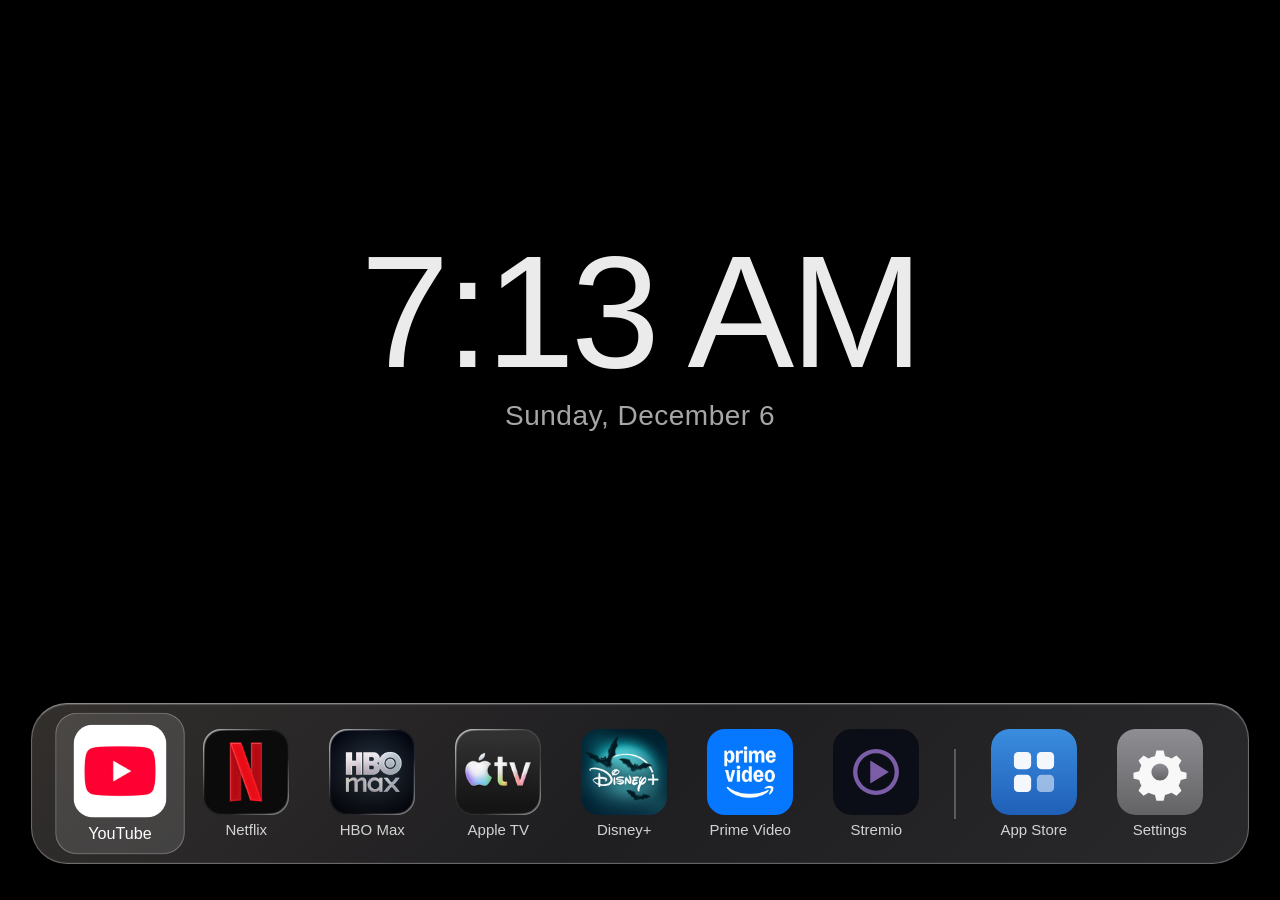
==== tv/control-center/index.html @ b5498acc "A clean home for a Samsung Tizen 9 TV Control Center home screen, debloat (41 apps disabled, 33 serv" ====
<!doctype html>
<html>
<head>
<meta charset="utf-8">
<meta name="viewport" content="width=device-width,initial-scale=1,viewport-fit=cover">
<title>TV Control Center</title>
<style>
:root {
  --text-primary: #fff;
  --text-secondary: rgba(255,255,255,0.55);
  color-scheme: dark;
}
* { margin:0; padding:0; box-sizing:border-box; }
body {
  font-family: 'SamsungOne', -apple-system, 'Helvetica Neue', Arial, sans-serif;
  width: 100vw; height: 100vh; overflow: hidden;
  background: #000; color: var(--text-primary);
  -webkit-font-smoothing: antialiased;
}

/* WALLPAPER — static image, zero GPU cost */
.wallpaper {
  position: fixed; inset: 0; z-index: 0;
  background: url('wallpaper.jpg') center/cover no-repeat;
}
.wallpaper-dim {
  position: fixed; inset: 0; z-index: 1;
  background: rgba(0,0,0,0.15);
}
.screen {
  position: relative; z-index: 2;
  width: 100%; height: 100%;
  display: flex; flex-direction: column;
  align-items: center; justify-content: center;
}

/* TIME */
.time-section {
  flex: 1;
  display: flex; flex-direction: column;
  align-items: center; justify-content: center;
  padding-bottom: 40px;
}
.time-display {
  text-align: center;
  text-shadow: 0 2px 20px rgba(0,0,0,0.3);
}
.time {
  font-size: 160px;
  font-weight: 200;
  letter-spacing: -4px;
  line-height: 1;
  color: rgba(255,255,255,0.92);
}
.date {
  font-size: 28px;
  font-weight: 400;
  color: rgba(255,255,255,0.65);
  margin-top: 8px;
  letter-spacing: 0.5px;
}

/* DOCK BAR — pre-baked glass (NO backdrop-filter) */
.dock-wrap {
  padding: 0 0 36px;
  display: flex; justify-content: center;
}
.dock-bar {
  display: flex;
  align-items: center;
  gap: 6px;
  padding: 14px 28px;
  background: linear-gradient(
    135deg,
    rgba(180,170,160,0.28) 0%,
    rgba(140,135,150,0.22) 50%,
    rgba(160,155,165,0.26) 100%
  );
  border: 0.5px solid rgba(255,255,255,0.30);
  border-top-color: rgba(255,255,255,0.45);
  box-shadow:
    inset 0 1px 1px rgba(255,255,255,0.20),
    inset 0 -1px 1px rgba(255,255,255,0.05),
    0 8px 32px rgba(0,0,0,0.25),
    0 2px 8px rgba(0,0,0,0.15);
  border-radius: 36px;
}
.dock-divider {
  width: 1.5px;
  height: 70px;
  background: rgba(255,255,255,0.25);
  margin: 0 12px;
  flex-shrink: 0;
}
*:focus, *:focus-visible, *:active {
  outline: none !important;
  -webkit-tap-highlight-color: transparent !important;
  -webkit-focus-ring-color: transparent !important;
}
.dock-app {
  display: flex;
  flex-direction: column;
  align-items: center;
  gap: 6px;
  padding: 10px 16px;
  border-radius: 20px;
  cursor: pointer;
  outline: none !important;
  -webkit-tap-highlight-color: transparent;
  -webkit-appearance: none;
  background: transparent;
  border: 1px solid transparent;
  -webkit-transform: translateZ(0) scale(1);
  transform: translateZ(0) scale(1);
  -webkit-transition: -webkit-transform 0.18s ease, background 0.18s ease, border-color 0.18s ease;
  transition: transform 0.18s ease, background 0.18s ease, border-color 0.18s ease;
}
.dock-app:focus,
.dock-app:focus-visible,
.dock-app:active {
  outline: none !important;
}
.dock-app.focused {
  -webkit-transform: translateZ(0) scale(1.08);
  transform: translateZ(0) scale(1.08);
  background: rgba(255,255,255,0.12);
  border-color: rgba(255,255,255,0.25);
  will-change: transform;
}
.dock-app.focused .app-label {
  color: #fff;
}
.dock-icon {
  width: 86px;
  height: 86px;
  border-radius: 18px;
  object-fit: cover;
}
.app-label {
  font-size: 15px;
  font-weight: 500;
  color: rgba(255,255,255,0.8);
  white-space: nowrap;
}

/* ORDER NOTIFICATION — matches dock bar glass style */
.notification {
  position: fixed;
  top: 40px; left: 50%;
  -webkit-transform: translateX(-50%) translateY(-140px);
  transform: translateX(-50%) translateY(-140px);
  background: linear-gradient(
    135deg,
    rgba(180,170,160,0.28) 0%,
    rgba(140,135,150,0.22) 50%,
    rgba(160,155,165,0.26) 100%
  );
  border: 0.5px solid rgba(255,255,255,0.30);
  border-top-color: rgba(255,255,255,0.45);
  box-shadow:
    inset 0 1px 1px rgba(255,255,255,0.20),
    inset 0 -1px 1px rgba(255,255,255,0.05),
    0 8px 32px rgba(0,0,0,0.25),
    0 2px 8px rgba(0,0,0,0.15);
  border-radius: 36px;
  padding: 20px 36px;
  display: flex; align-items: center; gap: 18px;
  z-index: 100;
  -webkit-transition: transform 0.5s cubic-bezier(0.34,1.56,0.64,1);
  transition: transform 0.5s cubic-bezier(0.34,1.56,0.64,1);
  pointer-events: none;
}
.notification.show {
  -webkit-transform: translateX(-50%) translateY(0);
  transform: translateX(-50%) translateY(0);
}
.notif-icon {
  flex-shrink: 0;
  width: 48px; height: 48px;
}
.notif-body {
  display: flex; flex-direction: column; gap: 2px;
}
.notif-title {
  font-size: 22px; font-weight: 600;
  color: rgba(255,255,255,0.95);
}
.notif-msg {
  font-size: 18px; color: rgba(255,255,255,0.6);
}
</style>
</head>
<body>

<div class="wallpaper"></div>
<div class="wallpaper-dim"></div>

<div class="screen">
  <div class="time-section">
    <div class="time-display">
      <div class="time" id="time">12:00</div>
      <div class="date" id="date">Monday, October 27</div>
    </div>
  </div>

  <div class="dock-wrap">
    <div class="dock-bar">
      <div class="dock-app" data-app="9Ur5IzDKqV.TizenYouTube" onclick="launchApp(this)">
        <img class="dock-icon" src="[data-uri]" alt="YouTube">
        <span class="app-label">YouTube</span>
      </div>
      <div class="dock-app" data-app="org.tizen.netflix-app" onclick="launchApp(this)">
        <img class="dock-icon" src="[data-uri]" alt="Netflix">
        <span class="app-label">Netflix</span>
      </div>
      <div class="dock-app" data-app="5b8c3eb16b.BeamCTVDev" onclick="launchApp(this)">
        <img class="dock-icon" src="[data-uri]" alt="HBO Max">
        <span class="app-label">HBO Max</span>
      </div>
      <div class="dock-app" data-app="com.samsung.tv.aria-video" onclick="launchApp(this)">
        <img class="dock-icon" src="[data-uri]" alt="Apple TV">
        <span class="app-label">Apple TV</span>
      </div>
      <div class="dock-app" data-app="MCmYXNxgcu.DisneyPlus" onclick="launchApp(this)">
        <img class="dock-icon" src="[data-uri]" alt="Disney+">
        <span class="app-label">Disney+</span>
      </div>
      <div class="dock-app" data-app="org.tizen.primevideo" onclick="launchApp(this)">
        <img class="dock-icon" src="[data-uri]" alt="Prime Video">
        <span class="app-label">Prime Video</span>
      </div>
      <div class="dock-app" data-app="IkWsFHtOY9.Stremio" onclick="launchApp(this)">
        <img class="dock-icon" src="[data-uri]" alt="Stremio">
        <span class="app-label">Stremio</span>
      </div>
      <div class="dock-divider"></div>
      <div class="dock-app" data-app="org.volt.apps" onclick="launchApp(this)">
        <img class="dock-icon" src="[data-uri]" alt="App Store">
        <span class="app-label">App Store</span>
      </div>
      <div class="dock-app" data-app="org.tizen.menu" onclick="launchApp(this)">
        <img class="dock-icon" src="[data-uri]" alt="Settings">
        <span class="app-label">Settings</span>
      </div>
    </div>
  </div>
</div>

<div class="notification" id="notif">
  <img class="notif-icon" id="notifIcon" src="cc-order.png" alt="">
  <div class="notif-body">
    <span class="notif-title" id="notifTitle"></span>
    <span class="notif-msg" id="notifMsg"></span>
  </div>
</div>

<script>
var lastOrderId = 0;
var lastWasherState = '';
var lastDishwasherState = '';
var notiSound = new Audio('noti.wav');

// Register system keys so CC can receive them
var sysKeys = ['XF86KeySweetTV','XF86KeyTVPlus','XF86KeyYouTube','XF86KeyAod',
  'XF86KeyAmbientLong','XF86Exit','XF86Back','XF86KeyAIMenu','XF86KeyQuickSetting'];
if(typeof tizen!=='undefined' && tizen.inputdevice){
  for(var ki=0;ki<sysKeys.length;ki++){
    try{ tizen.inputdevice.registerKey(sysKeys[ki]); }catch(ek){}
  }
}

function launchById(appId){
  if(typeof tizen==='undefined'||!tizen.filesystem) return;
  try{
    var fh=tizen.filesystem.openFile('wgt-private/cc_launch','w');
    fh.writeString(appId);
    fh.close();
  }catch(e){}
}

function writeFile(name,content){
  if(typeof tizen==='undefined'||!tizen.filesystem) return;
  try{
    var fh=tizen.filesystem.openFile('wgt-private/'+name,'w');
    fh.writeString(content);
    fh.close();
  }catch(e){}
}

// While another app is on screen cc-notifywake wakes this page in the background when the data
// changes. The web runtime has no tizen.notification, so the message is queued in cc_native
// ("title|message|icon" lines) and the daemon posts it as a native Samsung notification,
// with the matching icon from shared/res. Icons are named order, washer, dishwasher or bell; the
// home-screen banner uses the same PNGs (cc-<icon>.png, copied next to this page).
function queueNative(title, msg, icon){
  if(typeof tizen==='undefined'||!tizen.filesystem) return false;
  function clean(s){ return String(s).replace(/[|\r\n]+/g,' '); }
  var line=clean(title)+'|'+clean(msg)+'|'+icon;
  writeFile('cc_native', (readFile('cc_native')||'')+line+'\n');
  return true;
}

// A background wake leaves document.hidden false, so cc-notifywake also writes the app on screen to cc_fg.
function ccInBackground(){
  if(document.hidden) return true;
  var fg=readFile('cc_fg');
  return !!(fg && fg.indexOf('ClaudeTVCC0')<0);
}

function showNotification(title, msg, duration, icon){
  if(!/^(order|washer|dishwasher|bell)$/.test(icon)) icon='bell';
  if(ccInBackground() && queueNative(title, msg, icon)) return;
  var n=document.getElementById('notif');
  document.getElementById('notifIcon').src='cc-'+icon+'.png';
  document.getElementById('notifTitle').textContent=title;
  document.getElementById('notifMsg').textContent=msg;
  n.classList.add('show');
  try{ notiSound.play(); }catch(e){}
  setTimeout(function(){n.classList.remove('show');}, duration||4000);
}

// Writes the time (ms) of the first frame drawn after the page comes on screen to cc_painted;
// cc-launchtime.awk compares it with the launch request to time Home -> Control Center.
function markPainted(){
  requestAnimationFrame(function(){ requestAnimationFrame(function(){ writeFile('cc_painted', String(Date.now())); }); });
}
document.addEventListener('visibilitychange', function(){ if(!document.hidden) markPainted(); });
markPainted();

function launchApp(el){
  var appId=el.dataset.app;
  if(!appId)return;
  launchById(appId);
}

function readFile(name){
  if(typeof tizen==='undefined'||!tizen.filesystem) return null;
  try{
    var fh=tizen.filesystem.openFile('wgt-private/'+name,'r');
    var txt=fh.readString();
    fh.close();
    return txt||null;
  }catch(e){ return null; }
}

// Last-seen state survives a page restart, so a wake that starts CC fresh still notifies.
function loadSeen(){
  try{
    var s=JSON.parse(readFile('cc_seen'));
    lastOrderId=s.o||0; lastWasherState=s.w||''; lastDishwasherState=s.d||'';
  }catch(e){}
}
function saveSeen(){
  writeFile('cc_seen', JSON.stringify({o:lastOrderId, w:lastWasherState, d:lastDishwasherState}));
}

// cc_push: "title|message" lines any daemon can append.
function checkPush(){
  var txt=readFile('cc_push');
  if(!txt||!txt.trim()) return;
  writeFile('cc_push','');
  txt.trim().split('\n').forEach(function(line, i){
    var p=line.split('|');
    if(p[0]) setTimeout(function(){ showNotification(p[0], p[1]||'', 6000, 'bell'); }, document.hidden ? 0 : i*6500);
  });
}

function checkOrders(){
  var txt=readFile('cc_orders.json');
  if(!txt) return;
  try{
    var d=JSON.parse(txt);
    if(d.id && d.id > lastOrderId){
      if(lastOrderId > 0){
        showNotification(
          'New order from '+d.name,
          '$'+d.total+' \u00b7 '+d.items+' item'+(d.items>1?'s':'')+' \u00b7 #'+d.id,
          6000, 'order'
        );
      }
      lastOrderId = d.id;
      saveSeen();
    }
  }catch(e){}
}

function checkAppliances(){
  var txt=readFile('cc_appliances.json');
  if(!txt) return;
  try{
    var arr=JSON.parse(txt);
    var before=lastWasherState+'|'+lastDishwasherState;
    for(var i=0;i<arr.length;i++){
      var a=arr[i];
      if(a.type==='washer'){
        if(lastWasherState==='Run' && a.state==='Finished'){
          showNotification('Your laundry is done','The washing machine has finished',8000,'washer');
        }
        lastWasherState=a.state;
      }
      if(a.type==='dishwasher'){
        if(lastDishwasherState==='Run' && a.state==='Finished'){
          showNotification('The dishes are clean','The dishwasher has finished',8000,'dishwasher');
        }
        lastDishwasherState=a.state;
      }
    }
    if(lastWasherState+'|'+lastDishwasherState !== before) saveSeen();
  }catch(e){}
}

function updateClock(){
  if(document.hidden)return;
  var now=new Date();
  var h=now.getHours();
  var m=now.getMinutes();
  var ampm=h>=12?'PM':'AM';
  var h12=h%12||12;
  document.getElementById('time').textContent=
    h12+':'+(m<10?'0':'')+m+' '+ampm;
  var days=['Sunday','Monday','Tuesday','Wednesday','Thursday','Friday','Saturday'];
  var months=['January','February','March','April','May','June','July','August','September','October','November','December'];
  document.getElementById('date').textContent=
    days[now.getDay()]+', '+months[now.getMonth()]+' '+now.getDate();
}

var dockApps = [];
var focusIdx = -1;

function initNav(){
  dockApps = Array.prototype.slice.call(document.querySelectorAll('.dock-app'));
  if(dockApps.length > 0) setFocus(0);
}

function setFocus(idx){
  if(idx < 0 || idx >= dockApps.length) return;
  if(focusIdx >= 0 && focusIdx < dockApps.length){
    dockApps[focusIdx].classList.remove('focused');
  }
  focusIdx = idx;
  dockApps[focusIdx].classList.add('focused');
}

document.addEventListener('keydown', function(e){
  var code = e.keyCode;
  var key = e.key || '';
  // Log all key events for debugging (written to file, daemon reads it)
  writeFile('cc_keylog', Date.now()+' code='+code+' key='+key);
  switch(code){
    case 37:
      e.preventDefault();
      if(focusIdx > 0) setFocus(focusIdx - 1);
      break;
    case 39:
      e.preventDefault();
      if(focusIdx < dockApps.length - 1) setFocus(focusIdx + 1);
      else if(focusIdx === -1 && dockApps.length > 0) setFocus(0);
      break;
    case 38:
      e.preventDefault();
      break;
    case 40:
      e.preventDefault();
      if(focusIdx === -1 && dockApps.length > 0) setFocus(0);
      break;
    case 13:
      e.preventDefault();
      if(focusIdx >= 0 && focusIdx < dockApps.length){
        launchApp(dockApps[focusIdx]);
      }
      break;
    case 10009:
      e.preventDefault();
      break;
    default:
      // Sweet TV / TV Plus key → launch HBO Max
      if(key==='XF86KeySweetTV'||key==='XF86KeyTVPlus'||code===10228||code===10230){
        e.preventDefault();
        launchById('5b8c3eb16b.BeamCTVDev');
      }
      // YouTube key → launch YouTube
      if(key==='XF86KeyYouTube'||code===10232){
        e.preventDefault();
        launchById('9Ur5IzDKqV.TizenYouTube');
      }
      break;
  }
});

document.addEventListener('visibilitychange', function(){
  if(!document.hidden){
    updateClock();
    checkOrders();
    checkAppliances();
    checkPush();
  }
});

updateClock();
setInterval(updateClock, 30000);
loadSeen();
checkOrders();
checkAppliances();
checkPush();
setInterval(function(){ checkOrders(); checkAppliances(); checkPush(); }, 5000);
initNav();
</script>
</body>
</html>
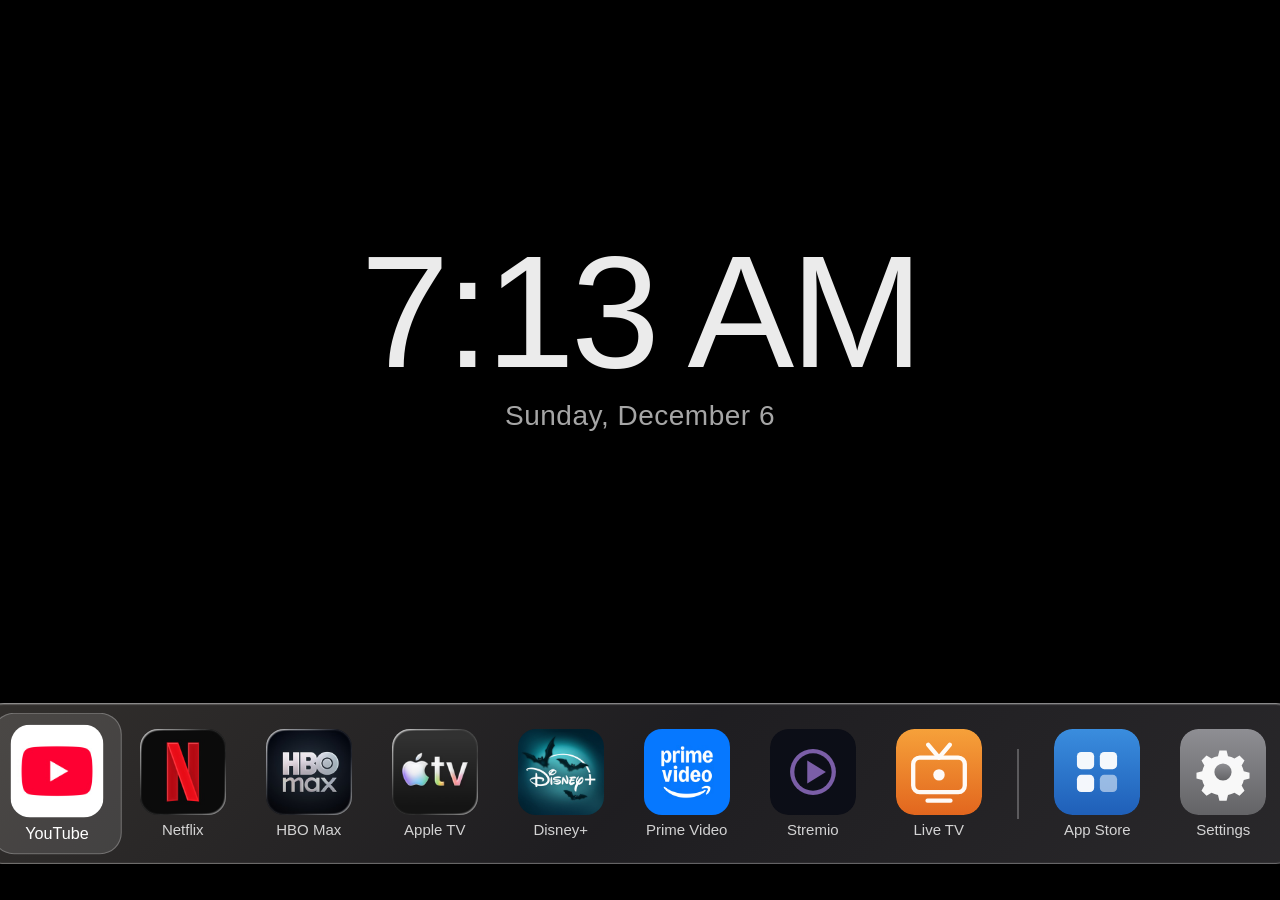
==== commit 5e8dc3a7: "Add Live TV dock tile; harden launcher and back monitor - Live TV tile (org.tizen.tv-viewer) added t" ====
--- a/tv/control-center/index.html
+++ b/tv/control-center/index.html
@@ -233,6 +233,10 @@
         <img class="dock-icon" src="[data-uri]" alt="Stremio">
         <span class="app-label">Stremio</span>
       </div>
+      <div class="dock-app" data-app="org.tizen.tv-viewer" onclick="launchApp(this)">
+        <img class="dock-icon" src="[data-uri]" alt="Live TV">
+        <span class="app-label">Live TV</span>
+      </div>
       <div class="dock-divider"></div>
       <div class="dock-app" data-app="org.volt.apps" onclick="launchApp(this)">
         <img class="dock-icon" src="[data-uri]" alt="App Store">
